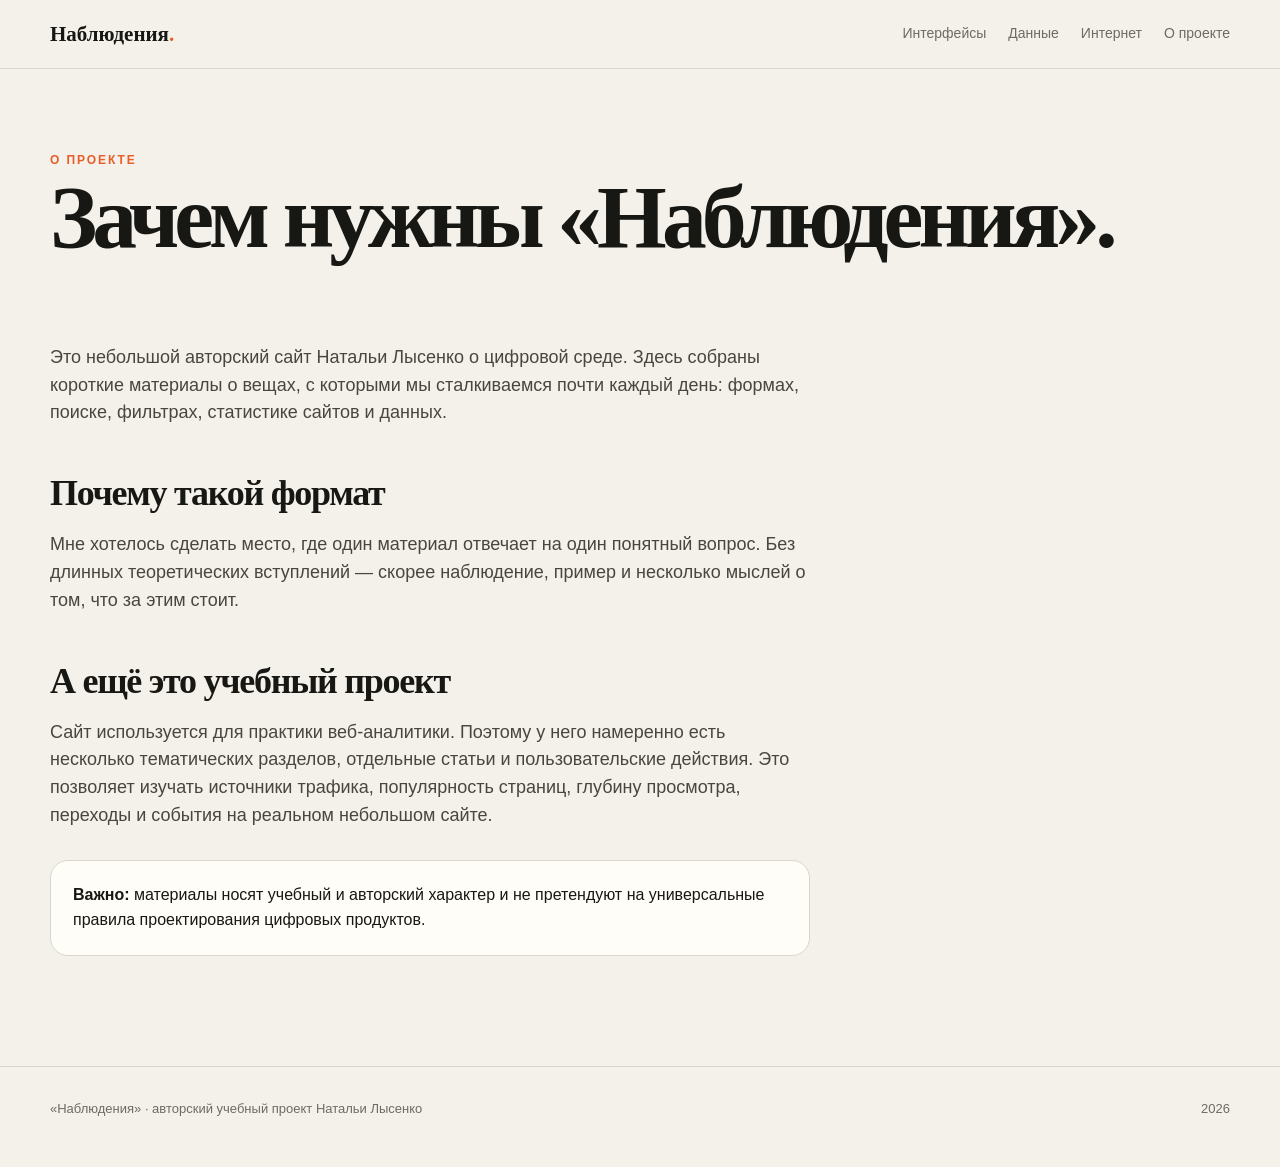
==== about.html @ b3b7e375 "Добавлен сайт «Наблюдения»" ====
<!doctype html><html lang="ru"><head><meta charset="utf-8"><meta name="viewport" content="width=device-width,initial-scale=1"><title>О проекте — Наблюдения</title><meta name="description" content=""><link rel="stylesheet" href="style.css"></head><body><header><div class="wrap"><nav><a class="logo" href="index.html">Наблюдения<i>.</i></a><div class="links"><a href="interfaces.html">Интерфейсы</a><a href="data.html">Данные</a><a href="internet.html">Интернет</a><a href="about.html">О проекте</a></div></nav></div></header><main class="wrap"><section class="pagehead"><div class="eyebrow">О проекте</div><h1>Зачем нужны «Наблюдения».</h1></section><article class="article"><p>Это небольшой авторский сайт Натальи Лысенко о цифровой среде. Здесь собраны короткие материалы о вещах, с которыми мы сталкиваемся почти каждый день: формах, поиске, фильтрах, статистике сайтов и данных.</p><h2>Почему такой формат</h2><p>Мне хотелось сделать место, где один материал отвечает на один понятный вопрос. Без длинных теоретических вступлений — скорее наблюдение, пример и несколько мыслей о том, что за этим стоит.</p><h2>А ещё это учебный проект</h2><p>Сайт используется для практики веб-аналитики. Поэтому у него намеренно есть несколько тематических разделов, отдельные статьи и пользовательские действия. Это позволяет изучать источники трафика, популярность страниц, глубину просмотра, переходы и события на реальном небольшом сайте.</p><div class="callout"><strong>Важно:</strong> материалы носят учебный и авторский характер и не претендуют на универсальные правила проектирования цифровых продуктов.</div></article></main><footer><div class="wrap footerline"><span>«Наблюдения» · авторский учебный проект Натальи Лысенко</span><span>2026</span></div></footer><script src="script.js"></script></body></html>
---- style.css ----
:root{--bg:#f4f1ea;--paper:#fffdf8;--ink:#171714;--muted:#6d6b63;--line:#d9d5ca;--orange:#e85d2a;--blue:#3156d3;--max:1180px}
*{box-sizing:border-box}html{scroll-behavior:smooth}body{margin:0;background:var(--bg);color:var(--ink);font-family:Arial,Helvetica,sans-serif;line-height:1.55}a{color:inherit;text-decoration:none}.wrap{width:min(calc(100% - 34px),var(--max));margin:auto}
header{position:sticky;top:0;z-index:10;background:rgba(244,241,234,.94);border-bottom:1px solid var(--line);backdrop-filter:blur(12px)}nav{height:68px;display:flex;align-items:center;justify-content:space-between;gap:24px}.logo{font:700 21px Georgia,serif}.logo i{color:var(--orange);font-style:normal}.links{display:flex;gap:22px;font-size:14px;color:var(--muted)}.links a:hover{color:var(--ink)}
.hero{padding:86px 0 54px;display:grid;grid-template-columns:1.25fr .75fr;gap:48px;align-items:end}.eyebrow{text-transform:uppercase;letter-spacing:.16em;font-size:12px;font-weight:bold;color:var(--orange)}h1,h2,h3{font-family:Georgia,serif;line-height:1.05;margin:0}h1{font-size:clamp(58px,9vw,118px);letter-spacing:-.055em}h2{font-size:clamp(36px,5vw,60px);letter-spacing:-.035em}h3{font-size:27px;letter-spacing:-.02em}.lead{font-size:20px;color:var(--muted);max-width:720px}.hero-note{border-left:2px solid var(--orange);padding-left:22px;color:var(--muted)}
.section{padding:62px 0}.section-head{display:flex;justify-content:space-between;align-items:end;gap:30px;margin-bottom:26px}.section-head p{max-width:470px;color:var(--muted);margin:0}.grid{display:grid;grid-template-columns:repeat(3,1fr);gap:16px}.card{background:var(--paper);border:1px solid var(--line);border-radius:20px;padding:23px;min-height:300px;display:flex;flex-direction:column;transition:.2s}.card:hover{transform:translateY(-4px);box-shadow:0 18px 45px rgba(0,0,0,.07)}.card p{color:var(--muted)}.meta{font-size:12px;text-transform:uppercase;letter-spacing:.11em;color:var(--orange);margin-bottom:24px}.read{margin-top:auto;font-weight:bold;font-size:14px}.feature{background:var(--ink);color:white;border-radius:26px;padding:38px;display:grid;grid-template-columns:1fr .6fr;gap:35px}.feature p{color:#c8c7c0}.chips{display:flex;gap:8px;flex-wrap:wrap}.chip{border:1px solid #77756f;border-radius:999px;padding:8px 11px;font-size:12px}
.pagehead{padding:82px 0 34px}.pagehead h1{font-size:clamp(50px,7vw,90px)}.article{max-width:760px;padding:28px 0 80px}.article p,.article li{font-size:18px;color:#47463f}.article h2{font-size:36px;margin:48px 0 16px}.article ul{padding-left:22px}.callout{background:var(--paper);border:1px solid var(--line);border-radius:18px;padding:22px;margin:30px 0}.actions{display:flex;gap:10px;flex-wrap:wrap;margin-top:28px}.btn{border:1px solid var(--ink);border-radius:999px;padding:12px 17px;background:transparent;font-weight:bold;cursor:pointer}.btn.primary{background:var(--ink);color:white}.thanks{font-size:13px;color:var(--muted);min-height:20px;margin-top:9px}
footer{border-top:1px solid var(--line);padding:32px 0 48px;color:var(--muted);font-size:13px}.footerline{display:flex;justify-content:space-between;gap:20px}
@media(max-width:800px){.hero,.feature{grid-template-columns:1fr}.grid{grid-template-columns:1fr}.links{gap:11px;font-size:12px;overflow:auto}.section-head{display:block}.section-head p{margin-top:12px}nav{align-items:center}.hero{padding-top:58px}.footerline{display:block}}
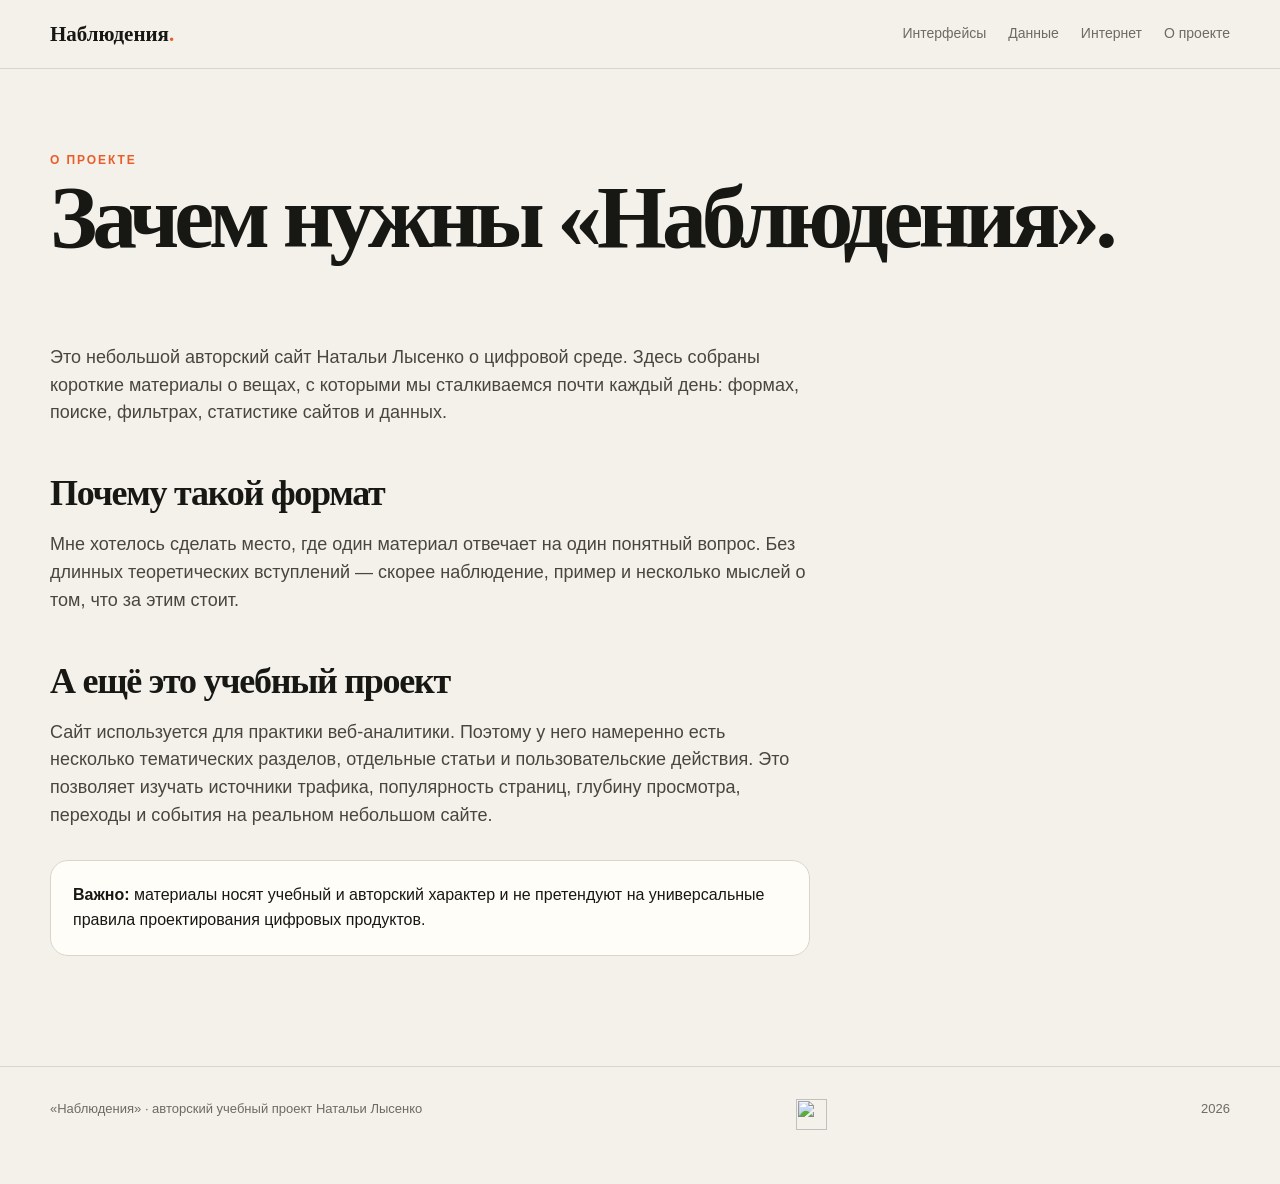
==== commit 634137d0: "Добавлен счетчик LiveInternet" ====
--- a/about.html
+++ b/about.html
@@ -1 +1,10 @@
-<!doctype html><html lang="ru"><head><meta charset="utf-8"><meta name="viewport" content="width=device-width,initial-scale=1"><title>О проекте — Наблюдения</title><meta name="description" content=""><link rel="stylesheet" href="style.css"></head><body><header><div class="wrap"><nav><a class="logo" href="index.html">Наблюдения<i>.</i></a><div class="links"><a href="interfaces.html">Интерфейсы</a><a href="data.html">Данные</a><a href="internet.html">Интернет</a><a href="about.html">О проекте</a></div></nav></div></header><main class="wrap"><section class="pagehead"><div class="eyebrow">О проекте</div><h1>Зачем нужны «Наблюдения».</h1></section><article class="article"><p>Это небольшой авторский сайт Натальи Лысенко о цифровой среде. Здесь собраны короткие материалы о вещах, с которыми мы сталкиваемся почти каждый день: формах, поиске, фильтрах, статистике сайтов и данных.</p><h2>Почему такой формат</h2><p>Мне хотелось сделать место, где один материал отвечает на один понятный вопрос. Без длинных теоретических вступлений — скорее наблюдение, пример и несколько мыслей о том, что за этим стоит.</p><h2>А ещё это учебный проект</h2><p>Сайт используется для практики веб-аналитики. Поэтому у него намеренно есть несколько тематических разделов, отдельные статьи и пользовательские действия. Это позволяет изучать источники трафика, популярность страниц, глубину просмотра, переходы и события на реальном небольшом сайте.</p><div class="callout"><strong>Важно:</strong> материалы носят учебный и авторский характер и не претендуют на универсальные правила проектирования цифровых продуктов.</div></article></main><footer><div class="wrap footerline"><span>«Наблюдения» · авторский учебный проект Натальи Лысенко</span><span>2026</span></div></footer><script src="script.js"></script></body></html>+<!doctype html><html lang="ru"><head><meta charset="utf-8"><meta name="viewport" content="width=device-width,initial-scale=1"><title>О проекте — Наблюдения</title><meta name="description" content=""><link rel="stylesheet" href="style.css"></head><body><header><div class="wrap"><nav><a class="logo" href="index.html">Наблюдения<i>.</i></a><div class="links"><a href="interfaces.html">Интерфейсы</a><a href="data.html">Данные</a><a href="internet.html">Интернет</a><a href="about.html">О проекте</a></div></nav></div></header><main class="wrap"><section class="pagehead"><div class="eyebrow">О проекте</div><h1>Зачем нужны «Наблюдения».</h1></section><article class="article"><p>Это небольшой авторский сайт Натальи Лысенко о цифровой среде. Здесь собраны короткие материалы о вещах, с которыми мы сталкиваемся почти каждый день: формах, поиске, фильтрах, статистике сайтов и данных.</p><h2>Почему такой формат</h2><p>Мне хотелось сделать место, где один материал отвечает на один понятный вопрос. Без длинных теоретических вступлений — скорее наблюдение, пример и несколько мыслей о том, что за этим стоит.</p><h2>А ещё это учебный проект</h2><p>Сайт используется для практики веб-аналитики. Поэтому у него намеренно есть несколько тематических разделов, отдельные статьи и пользовательские действия. Это позволяет изучать источники трафика, популярность страниц, глубину просмотра, переходы и события на реальном небольшом сайте.</p><div class="callout"><strong>Важно:</strong> материалы носят учебный и авторский характер и не претендуют на универсальные правила проектирования цифровых продуктов.</div></article></main><footer><div class="wrap footerline"><span>«Наблюдения» · авторский учебный проект Натальи Лысенко</span><!--LiveInternet counter--><a href="https://www.liveinternet.ru/click"
+target="_blank"><img id="licntEFAA" width="31" height="31" style="border:0" 
+title="LiveInternet"
+src="[data-uri]"
+alt=""/></a><script>(function(d,s){d.getElementById("licntEFAA").src=
+"https://counter.yadro.ru/hit?t38.6;r"+escape(d.referrer)+
+((typeof(s)=="undefined")?"":";s"+s.width+"*"+s.height+"*"+
+(s.colorDepth?s.colorDepth:s.pixelDepth))+";u"+escape(d.URL)+
+";h"+escape(d.title.substring(0,150))+";"+Math.random()})
+(document,screen)</script><!--/LiveInternet--><span>2026</span></div></footer><script src="script.js"></script></body></html>
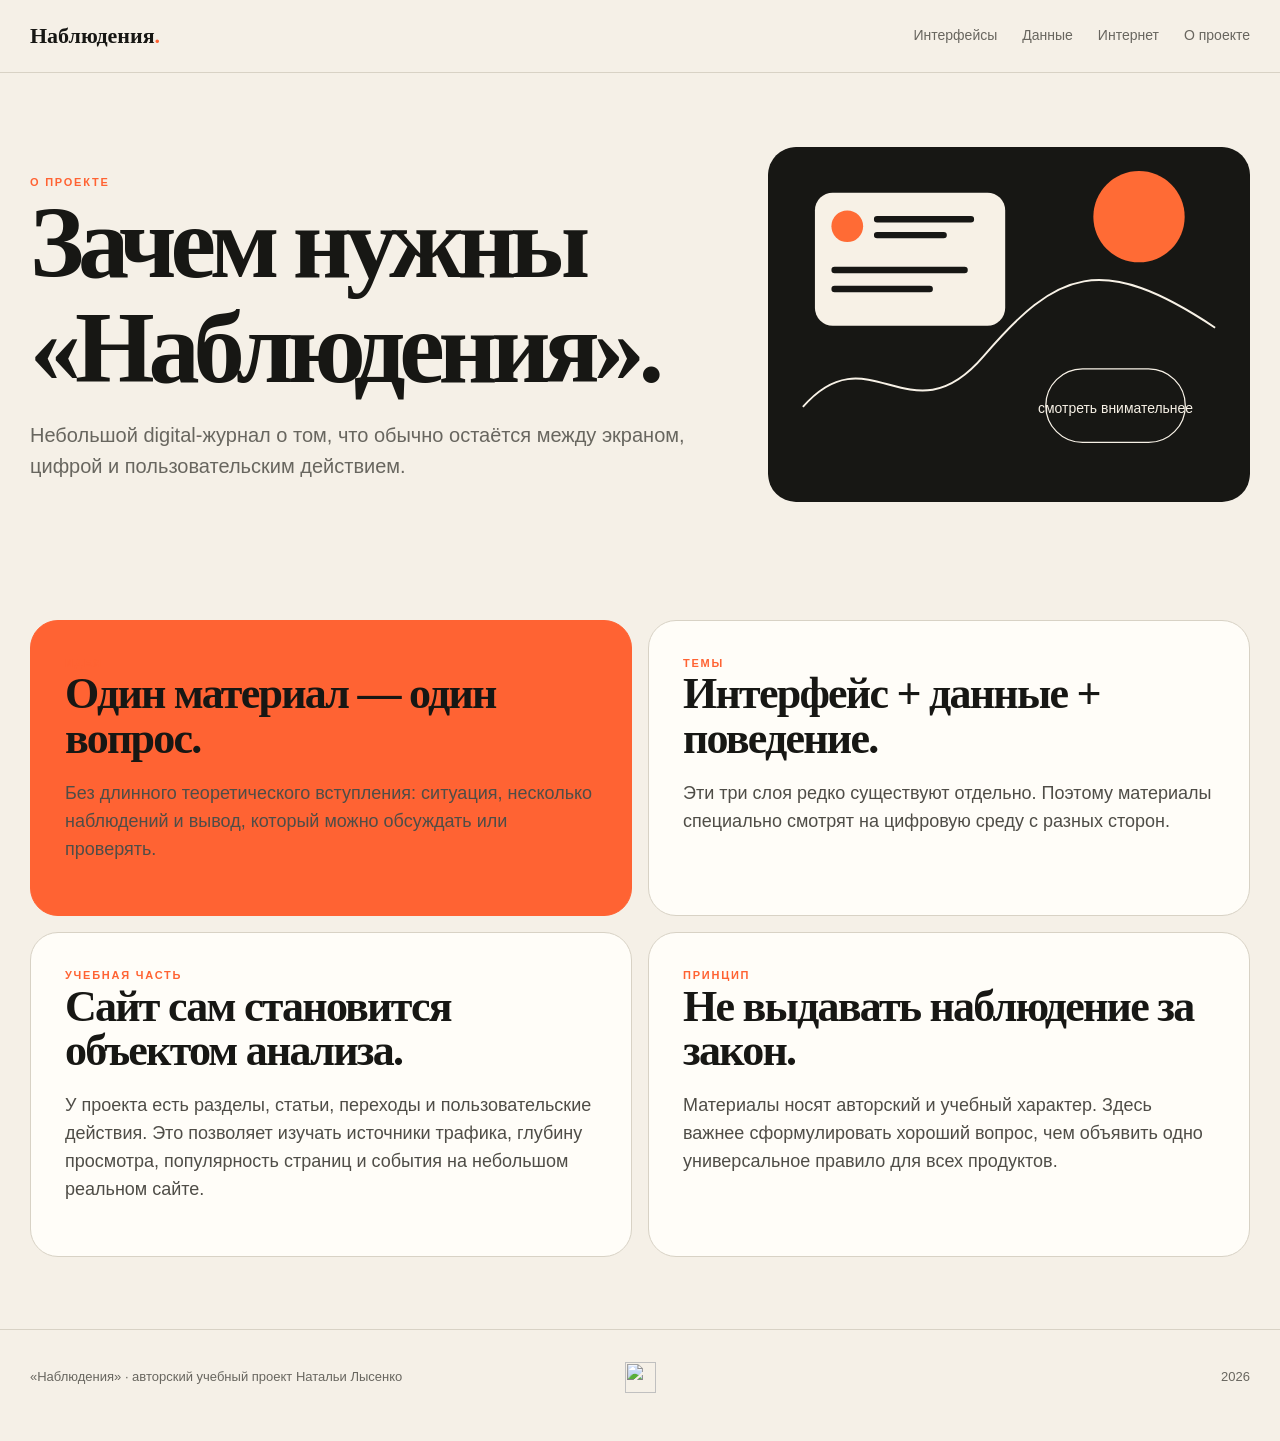
==== commit 5178e47d: "Обновлен дизайн сайта и добавлены иллюстрации" ====
--- a/about.html
+++ b/about.html
@@ -1,4 +1,4 @@
-<!doctype html><html lang="ru"><head><meta charset="utf-8"><meta name="viewport" content="width=device-width,initial-scale=1"><title>О проекте — Наблюдения</title><meta name="description" content=""><link rel="stylesheet" href="style.css"></head><body><header><div class="wrap"><nav><a class="logo" href="index.html">Наблюдения<i>.</i></a><div class="links"><a href="interfaces.html">Интерфейсы</a><a href="data.html">Данные</a><a href="internet.html">Интернет</a><a href="about.html">О проекте</a></div></nav></div></header><main class="wrap"><section class="pagehead"><div class="eyebrow">О проекте</div><h1>Зачем нужны «Наблюдения».</h1></section><article class="article"><p>Это небольшой авторский сайт Натальи Лысенко о цифровой среде. Здесь собраны короткие материалы о вещах, с которыми мы сталкиваемся почти каждый день: формах, поиске, фильтрах, статистике сайтов и данных.</p><h2>Почему такой формат</h2><p>Мне хотелось сделать место, где один материал отвечает на один понятный вопрос. Без длинных теоретических вступлений — скорее наблюдение, пример и несколько мыслей о том, что за этим стоит.</p><h2>А ещё это учебный проект</h2><p>Сайт используется для практики веб-аналитики. Поэтому у него намеренно есть несколько тематических разделов, отдельные статьи и пользовательские действия. Это позволяет изучать источники трафика, популярность страниц, глубину просмотра, переходы и события на реальном небольшом сайте.</p><div class="callout"><strong>Важно:</strong> материалы носят учебный и авторский характер и не претендуют на универсальные правила проектирования цифровых продуктов.</div></article></main><footer><div class="wrap footerline"><span>«Наблюдения» · авторский учебный проект Натальи Лысенко</span><!--LiveInternet counter--><a href="https://www.liveinternet.ru/click"
+<!doctype html><html lang="ru"><head><meta charset="utf-8"><meta name="viewport" content="width=device-width,initial-scale=1"><title>О проекте — Наблюдения</title><meta name="description" content="О журнале «Наблюдения» и его учебной аналитической части."><link rel="stylesheet" href="style.css"></head><body><header><div class="wrap"><nav><a class="logo" href="index.html">Наблюдения<i>.</i></a><div class="links"><a href="interfaces.html">Интерфейсы</a><a href="data.html">Данные</a><a href="internet.html">Интернет</a><a href="about.html">О проекте</a></div></nav></div></header><main><section class="wrap pagehero"><div><div class="eyebrow">О проекте</div><h1>Зачем нужны «Наблюдения».</h1><p class="lead">Небольшой digital-журнал о том, что обычно остаётся между экраном, цифрой и пользовательским действием.</p></div><img src="hero-illustration.svg" alt="Иллюстрация проекта"></section><section class="section"><div class="wrap about-grid"><div class="about-card orange"><div class="eyebrow">Идея</div><h2>Один материал — один вопрос.</h2><p>Без длинного теоретического вступления: ситуация, несколько наблюдений и вывод, который можно обсуждать или проверять.</p></div><div class="about-card"><div class="eyebrow">Темы</div><h2>Интерфейс + данные + поведение.</h2><p>Эти три слоя редко существуют отдельно. Поэтому материалы специально смотрят на цифровую среду с разных сторон.</p></div><div class="about-card"><div class="eyebrow">Учебная часть</div><h2>Сайт сам становится объектом анализа.</h2><p>У проекта есть разделы, статьи, переходы и пользовательские действия. Это позволяет изучать источники трафика, глубину просмотра, популярность страниц и события на небольшом реальном сайте.</p></div><div class="about-card"><div class="eyebrow">Принцип</div><h2>Не выдавать наблюдение за закон.</h2><p>Материалы носят авторский и учебный характер. Здесь важнее сформулировать хороший вопрос, чем объявить одно универсальное правило для всех продуктов.</p></div></div></section></main><footer><div class="wrap footerline"><span>«Наблюдения» · авторский учебный проект Натальи Лысенко</span><!--LiveInternet counter--><a href="https://www.liveinternet.ru/click"
 target="_blank"><img id="licntEFAA" width="31" height="31" style="border:0" 
 title="LiveInternet"
 src="[data-uri]"
--- a/style.css
+++ b/style.css
@@ -1,9 +1,13 @@
 
-:root{--bg:#f4f1ea;--paper:#fffdf8;--ink:#171714;--muted:#6d6b63;--line:#d9d5ca;--orange:#e85d2a;--blue:#3156d3;--max:1180px}
-*{box-sizing:border-box}html{scroll-behavior:smooth}body{margin:0;background:var(--bg);color:var(--ink);font-family:Arial,Helvetica,sans-serif;line-height:1.55}a{color:inherit;text-decoration:none}.wrap{width:min(calc(100% - 34px),var(--max));margin:auto}
-header{position:sticky;top:0;z-index:10;background:rgba(244,241,234,.94);border-bottom:1px solid var(--line);backdrop-filter:blur(12px)}nav{height:68px;display:flex;align-items:center;justify-content:space-between;gap:24px}.logo{font:700 21px Georgia,serif}.logo i{color:var(--orange);font-style:normal}.links{display:flex;gap:22px;font-size:14px;color:var(--muted)}.links a:hover{color:var(--ink)}
-.hero{padding:86px 0 54px;display:grid;grid-template-columns:1.25fr .75fr;gap:48px;align-items:end}.eyebrow{text-transform:uppercase;letter-spacing:.16em;font-size:12px;font-weight:bold;color:var(--orange)}h1,h2,h3{font-family:Georgia,serif;line-height:1.05;margin:0}h1{font-size:clamp(58px,9vw,118px);letter-spacing:-.055em}h2{font-size:clamp(36px,5vw,60px);letter-spacing:-.035em}h3{font-size:27px;letter-spacing:-.02em}.lead{font-size:20px;color:var(--muted);max-width:720px}.hero-note{border-left:2px solid var(--orange);padding-left:22px;color:var(--muted)}
-.section{padding:62px 0}.section-head{display:flex;justify-content:space-between;align-items:end;gap:30px;margin-bottom:26px}.section-head p{max-width:470px;color:var(--muted);margin:0}.grid{display:grid;grid-template-columns:repeat(3,1fr);gap:16px}.card{background:var(--paper);border:1px solid var(--line);border-radius:20px;padding:23px;min-height:300px;display:flex;flex-direction:column;transition:.2s}.card:hover{transform:translateY(-4px);box-shadow:0 18px 45px rgba(0,0,0,.07)}.card p{color:var(--muted)}.meta{font-size:12px;text-transform:uppercase;letter-spacing:.11em;color:var(--orange);margin-bottom:24px}.read{margin-top:auto;font-weight:bold;font-size:14px}.feature{background:var(--ink);color:white;border-radius:26px;padding:38px;display:grid;grid-template-columns:1fr .6fr;gap:35px}.feature p{color:#c8c7c0}.chips{display:flex;gap:8px;flex-wrap:wrap}.chip{border:1px solid #77756f;border-radius:999px;padding:8px 11px;font-size:12px}
-.pagehead{padding:82px 0 34px}.pagehead h1{font-size:clamp(50px,7vw,90px)}.article{max-width:760px;padding:28px 0 80px}.article p,.article li{font-size:18px;color:#47463f}.article h2{font-size:36px;margin:48px 0 16px}.article ul{padding-left:22px}.callout{background:var(--paper);border:1px solid var(--line);border-radius:18px;padding:22px;margin:30px 0}.actions{display:flex;gap:10px;flex-wrap:wrap;margin-top:28px}.btn{border:1px solid var(--ink);border-radius:999px;padding:12px 17px;background:transparent;font-weight:bold;cursor:pointer}.btn.primary{background:var(--ink);color:white}.thanks{font-size:13px;color:var(--muted);min-height:20px;margin-top:9px}
-footer{border-top:1px solid var(--line);padding:32px 0 48px;color:var(--muted);font-size:13px}.footerline{display:flex;justify-content:space-between;gap:20px}
-@media(max-width:800px){.hero,.feature{grid-template-columns:1fr}.grid{grid-template-columns:1fr}.links{gap:11px;font-size:12px;overflow:auto}.section-head{display:block}.section-head p{margin-top:12px}nav{align-items:center}.hero{padding-top:58px}.footerline{display:block}}
+:root{--bg:#f5f0e7;--paper:#fffdf8;--ink:#171714;--muted:#68665f;--line:#d8d2c5;--orange:#ff6333;--blue:#3156d3;--green:#dff3df;--max:1220px}
+*{box-sizing:border-box}html{scroll-behavior:smooth}body{margin:0;background:var(--bg);color:var(--ink);font-family:Arial,Helvetica,sans-serif;line-height:1.55}a{color:inherit;text-decoration:none}img{max-width:100%;display:block}.wrap{width:min(calc(100% - 36px),var(--max));margin:auto}
+header{position:sticky;top:0;z-index:20;background:rgba(245,240,231,.9);border-bottom:1px solid var(--line);backdrop-filter:blur(14px)}nav{height:72px;display:flex;align-items:center;justify-content:space-between;gap:24px}.logo{font:700 22px Georgia,serif}.logo i{color:var(--orange);font-style:normal}.links{display:flex;gap:25px;font-size:14px;color:var(--muted)}.links a{position:relative}.links a:hover{color:var(--ink)}
+.eyebrow{text-transform:uppercase;letter-spacing:.16em;font-size:11px;font-weight:800;color:var(--orange)}h1,h2,h3{font-family:Georgia,serif;line-height:1.02;margin:0}h1{font-size:clamp(62px,9vw,122px);letter-spacing:-.06em}h2{font-size:clamp(38px,5vw,64px);letter-spacing:-.04em}h3{font-size:28px;letter-spacing:-.025em}.lead{font-size:20px;color:var(--muted);max-width:720px}.hero{padding:72px 0 60px;display:grid;grid-template-columns:.9fr 1.1fr;gap:54px;align-items:center}.hero-copy{padding:22px 0}.hero-copy .lead{max-width:520px}.hero-art{position:relative}.hero-art img{border-radius:36px;box-shadow:0 28px 70px rgba(23,23,20,.12)}.sticker{position:absolute;right:-10px;bottom:-22px;background:var(--orange);width:118px;height:118px;border-radius:50%;display:grid;place-items:center;text-align:center;font-size:12px;font-weight:800;transform:rotate(8deg);border:2px solid var(--ink)}
+.ticker{border-block:1px solid var(--line);padding:13px 0;overflow:hidden;white-space:nowrap;font-size:12px;text-transform:uppercase;letter-spacing:.13em}.ticker span{margin-right:42px}.ticker b{color:var(--orange)}
+.section{padding:72px 0}.section-head{display:flex;justify-content:space-between;align-items:end;gap:30px;margin-bottom:30px}.section-head p{max-width:470px;color:var(--muted);margin:0}.editorial-grid{display:grid;grid-template-columns:1.25fr .75fr .75fr;grid-template-rows:auto auto;gap:16px}.story{background:var(--paper);border:1px solid var(--line);border-radius:26px;overflow:hidden;display:flex;flex-direction:column;transition:.22s}.story:hover{transform:translateY(-5px);box-shadow:0 20px 50px rgba(0,0,0,.08)}.story.big{grid-row:span 2}.story-visual{padding:18px}.story-visual img{border-radius:18px;width:100%;aspect-ratio:16/10;object-fit:cover}.story.big .story-visual img{aspect-ratio:4/3}.story-body{padding:10px 24px 25px;display:flex;flex-direction:column;flex:1}.story h3{font-size:clamp(25px,2.5vw,38px)}.story:not(.big) h3{font-size:25px}.story p{color:var(--muted)}.meta{font-size:11px;text-transform:uppercase;letter-spacing:.12em;color:var(--orange);margin-bottom:15px}.read{margin-top:auto;padding-top:10px;font-weight:800;font-size:13px}.grid{display:grid;grid-template-columns:repeat(3,1fr);gap:16px}.card{background:var(--paper);border:1px solid var(--line);border-radius:22px;padding:24px;min-height:290px;display:flex;flex-direction:column;transition:.2s}.card:hover{transform:translateY(-4px);box-shadow:0 18px 45px rgba(0,0,0,.07)}.card p{color:var(--muted)}
+.topic-strip{display:grid;grid-template-columns:repeat(3,1fr);gap:16px}.topic{border-radius:28px;padding:26px;min-height:320px;display:flex;flex-direction:column}.topic:nth-child(1){background:#dce7ff}.topic:nth-child(2){background:#ffe1d2}.topic:nth-child(3){background:#dff3df}.topic img{margin:auto 0 20px;border-radius:18px}.topic h3{font-size:32px}.topic p{color:#4f4d47}.feature{background:var(--ink);color:white;border-radius:32px;padding:44px;display:grid;grid-template-columns:1fr .72fr;gap:42px;align-items:end}.feature p{color:#c8c7c0;max-width:650px}.feature-number{font:700 clamp(80px,13vw,170px) Georgia,serif;line-height:.7;color:var(--orange);text-align:right}.chips{display:flex;gap:8px;flex-wrap:wrap;margin-top:22px}.chip{border:1px solid #77756f;border-radius:999px;padding:8px 12px;font-size:12px}
+.pagehero{padding:74px 0 46px;display:grid;grid-template-columns:1fr .7fr;gap:50px;align-items:end}.pagehero h1{font-size:clamp(58px,8vw,104px)}.pagehero img{border-radius:28px}.category-intro{font-size:20px;color:var(--muted);max-width:620px}.article-shell{display:grid;grid-template-columns:minmax(0,780px) 260px;gap:70px;align-items:start;padding-bottom:90px}.article{padding-top:20px}.article p,.article li{font-size:19px;color:#47463f}.article .dek{font-size:24px;line-height:1.45;color:var(--ink);font-family:Georgia,serif}.article h2{font-size:40px;margin:52px 0 16px}.article h3{font-size:27px;margin:36px 0 12px}.article ul{padding-left:22px}.article hr{border:0;border-top:1px solid var(--line);margin:48px 0}.callout{background:var(--paper);border:1px solid var(--line);border-radius:20px;padding:24px;margin:32px 0;font-size:17px}.pullquote{font:700 31px/1.2 Georgia,serif;border-left:5px solid var(--orange);padding:10px 0 10px 24px;margin:42px 0}.article-visual{margin:38px 0}.article-visual img{border-radius:26px}.aside{position:sticky;top:100px;padding-top:25px}.aside-box{border-top:1px solid var(--ink);padding-top:15px;font-size:13px;color:var(--muted)}.aside-box strong{display:block;color:var(--ink);font-size:14px;margin-bottom:10px}.actions{display:flex;gap:10px;flex-wrap:wrap;margin-top:28px}.btn{border:1px solid var(--ink);border-radius:999px;padding:12px 17px;background:transparent;font-weight:bold;cursor:pointer}.btn.primary{background:var(--ink);color:white}.thanks{font-size:13px;color:var(--muted);min-height:20px;margin-top:9px}
+.about-grid{display:grid;grid-template-columns:1fr 1fr;gap:16px}.about-card{border-radius:28px;padding:34px;background:var(--paper);border:1px solid var(--line)}.about-card.orange{background:var(--orange);border-color:var(--orange)}.about-card h2{font-size:44px}.about-card p{font-size:18px;color:#4f4d47}
+footer{border-top:1px solid var(--line);padding:32px 0 48px;color:var(--muted);font-size:13px}.footerline{display:grid;grid-template-columns:1fr auto 1fr;align-items:center;gap:20px}.footerline>span:last-child{text-align:right}.footerline img{width:31px;height:31px}
+@media(max-width:900px){.hero,.pagehero,.feature,.article-shell,.about-grid{grid-template-columns:1fr}.editorial-grid{grid-template-columns:1fr 1fr}.story.big{grid-row:auto;grid-column:span 2}.topic-strip,.grid{grid-template-columns:1fr 1fr}.aside{display:none}.sticker{right:8px}.feature-number{text-align:left}.footerline{grid-template-columns:1fr auto}}
+@media(max-width:620px){.links{gap:12px;font-size:12px;overflow:auto}.hero{padding-top:45px}.editorial-grid,.topic-strip,.grid{grid-template-columns:1fr}.story.big{grid-column:auto}.section{padding:50px 0}.section-head{display:block}.section-head p{margin-top:12px}.pagehero{padding-top:50px}.article p,.article li{font-size:17px}.footerline{grid-template-columns:1fr auto}.footerline>span:last-child{display:none}}
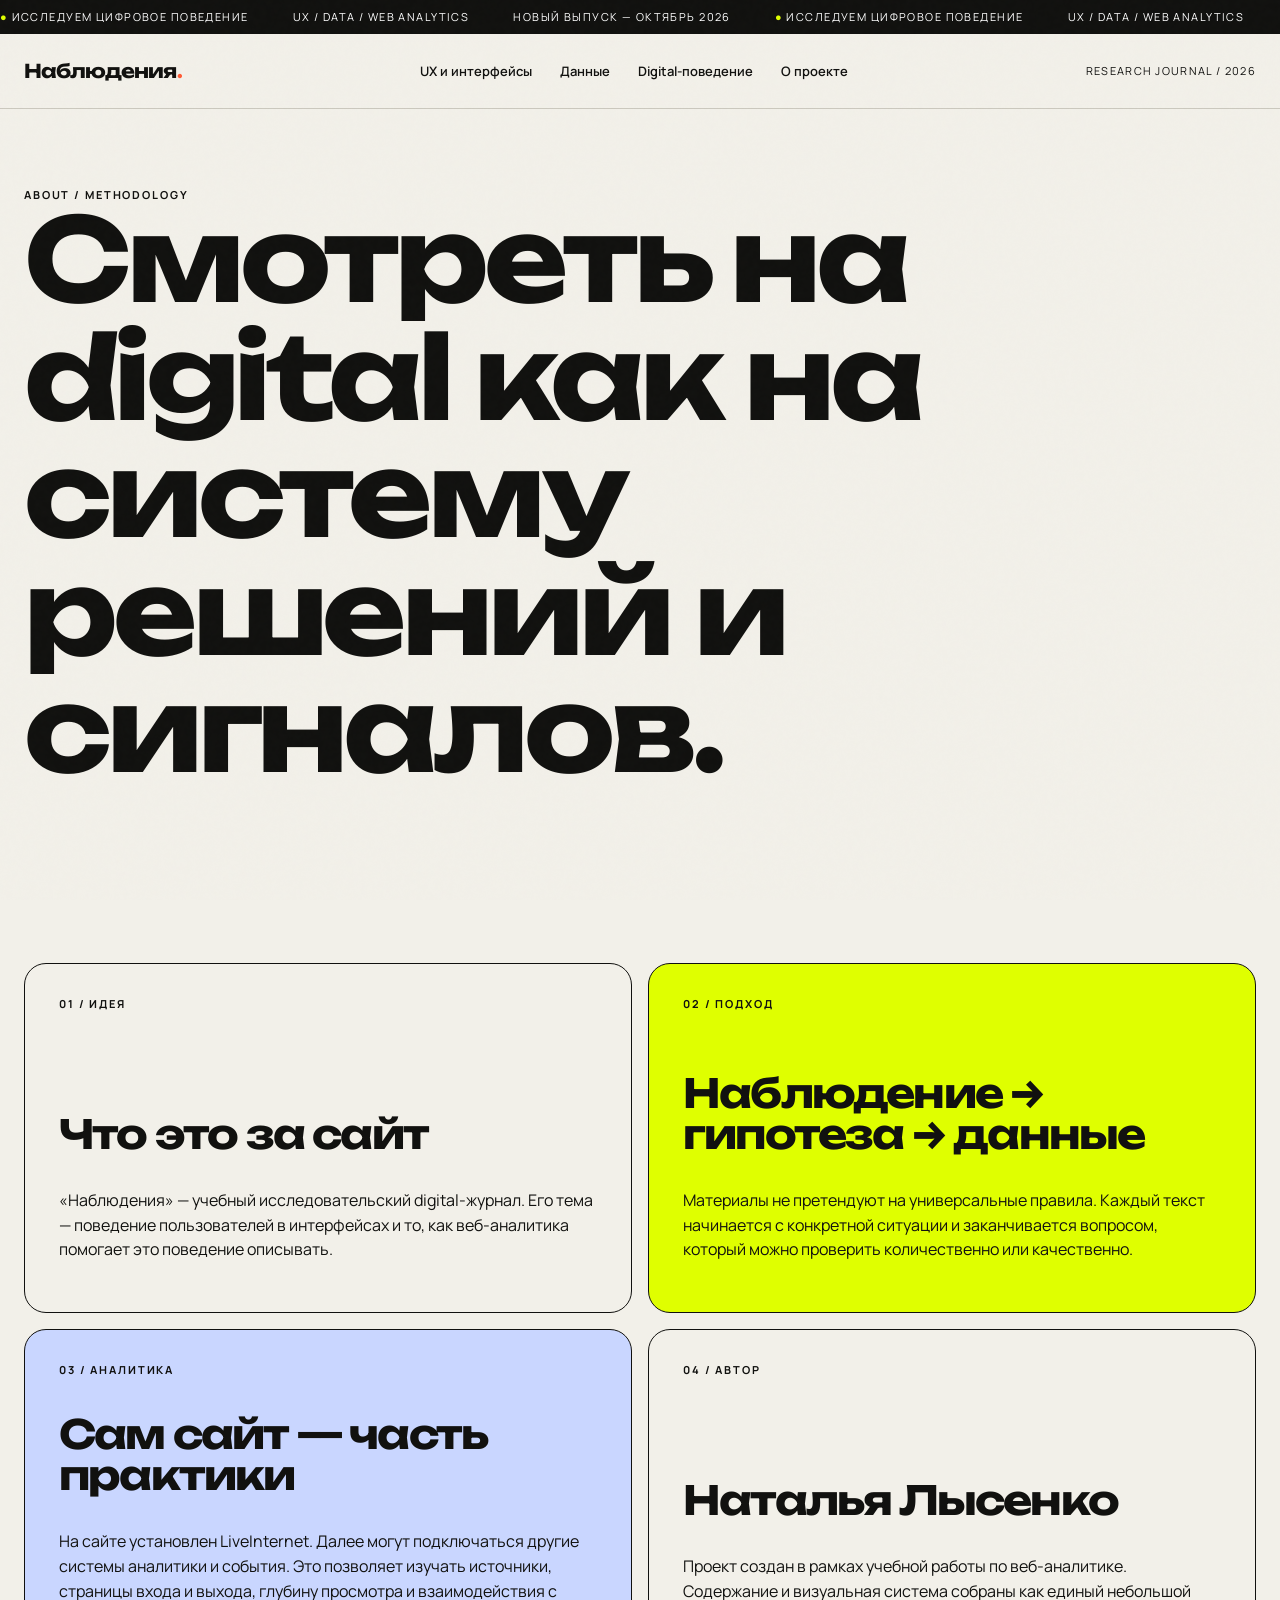
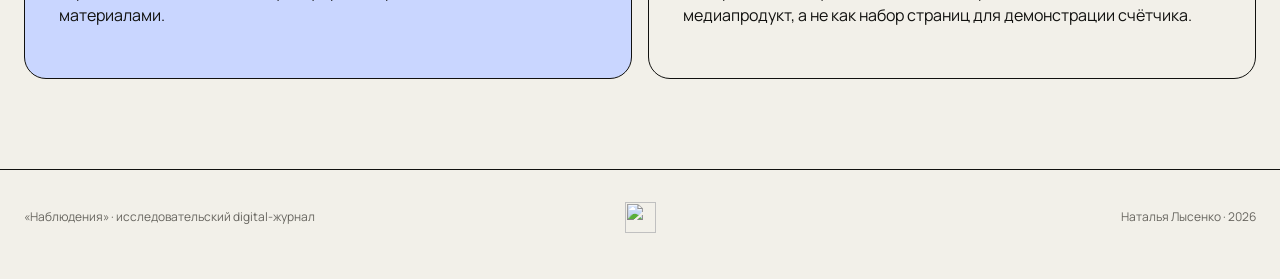
==== commit cfd0d116: "Финальный дизайн исследовательского журнала" ====
--- a/about.html
+++ b/about.html
@@ -1,10 +1 @@
-<!doctype html><html lang="ru"><head><meta charset="utf-8"><meta name="viewport" content="width=device-width,initial-scale=1"><title>О проекте — Наблюдения</title><meta name="description" content="О журнале «Наблюдения» и его учебной аналитической части."><link rel="stylesheet" href="style.css"></head><body><header><div class="wrap"><nav><a class="logo" href="index.html">Наблюдения<i>.</i></a><div class="links"><a href="interfaces.html">Интерфейсы</a><a href="data.html">Данные</a><a href="internet.html">Интернет</a><a href="about.html">О проекте</a></div></nav></div></header><main><section class="wrap pagehero"><div><div class="eyebrow">О проекте</div><h1>Зачем нужны «Наблюдения».</h1><p class="lead">Небольшой digital-журнал о том, что обычно остаётся между экраном, цифрой и пользовательским действием.</p></div><img src="hero-illustration.svg" alt="Иллюстрация проекта"></section><section class="section"><div class="wrap about-grid"><div class="about-card orange"><div class="eyebrow">Идея</div><h2>Один материал — один вопрос.</h2><p>Без длинного теоретического вступления: ситуация, несколько наблюдений и вывод, который можно обсуждать или проверять.</p></div><div class="about-card"><div class="eyebrow">Темы</div><h2>Интерфейс + данные + поведение.</h2><p>Эти три слоя редко существуют отдельно. Поэтому материалы специально смотрят на цифровую среду с разных сторон.</p></div><div class="about-card"><div class="eyebrow">Учебная часть</div><h2>Сайт сам становится объектом анализа.</h2><p>У проекта есть разделы, статьи, переходы и пользовательские действия. Это позволяет изучать источники трафика, глубину просмотра, популярность страниц и события на небольшом реальном сайте.</p></div><div class="about-card"><div class="eyebrow">Принцип</div><h2>Не выдавать наблюдение за закон.</h2><p>Материалы носят авторский и учебный характер. Здесь важнее сформулировать хороший вопрос, чем объявить одно универсальное правило для всех продуктов.</p></div></div></section></main><footer><div class="wrap footerline"><span>«Наблюдения» · авторский учебный проект Натальи Лысенко</span><!--LiveInternet counter--><a href="https://www.liveinternet.ru/click"
-target="_blank"><img id="licntEFAA" width="31" height="31" style="border:0" 
-title="LiveInternet"
-src="[data-uri]"
-alt=""/></a><script>(function(d,s){d.getElementById("licntEFAA").src=
-"https://counter.yadro.ru/hit?t38.6;r"+escape(d.referrer)+
-((typeof(s)=="undefined")?"":";s"+s.width+"*"+s.height+"*"+
-(s.colorDepth?s.colorDepth:s.pixelDepth))+";u"+escape(d.URL)+
-";h"+escape(d.title.substring(0,150))+";"+Math.random()})
-(document,screen)</script><!--/LiveInternet--><span>2026</span></div></footer><script src="script.js"></script></body></html>+<!doctype html><html lang="ru"><head><meta charset="utf-8"><meta name="viewport" content="width=device-width,initial-scale=1"><title>О проекте — Наблюдения</title><meta name="description" content="Методология и идея проекта «Наблюдения»."><link rel="stylesheet" href="style.css"></head><body><div class="progress"></div><div class="topbar"><div class="topbar-track"><span><b>●</b> исследуем цифровое поведение</span><span>UX / DATA / WEB ANALYTICS</span><span>новый выпуск — октябрь 2026</span><span><b>●</b> исследуем цифровое поведение</span><span>UX / DATA / WEB ANALYTICS</span><span>новый выпуск — октябрь 2026</span></div></div><header><div class="wrap"><nav><a class="logo" href="index.html">Наблюдения<i>.</i></a><div class="navlinks"><a href="interfaces.html">UX и интерфейсы</a><a href="data.html">Данные</a><a href="internet.html">Digital-поведение</a><a href="about.html">О проекте</a></div><div class="nav-meta">Research journal / 2026</div><button class="menu" aria-label="Меню">☰</button></nav></div></header><main><section class="about-hero"><div class="wrap"><div class="kicker">About / methodology</div><h1>Смотреть на digital как на систему решений и сигналов.</h1></div></section><section><div class="wrap about-grid"><div class="about-block reveal"><div class="kicker">01 / Идея</div><h2>Что это за сайт</h2><p>«Наблюдения» — учебный исследовательский digital-журнал. Его тема — поведение пользователей в интерфейсах и то, как веб-аналитика помогает это поведение описывать.</p></div><div class="about-block reveal"><div class="kicker">02 / Подход</div><h2>Наблюдение → гипотеза → данные</h2><p>Материалы не претендуют на универсальные правила. Каждый текст начинается с конкретной ситуации и заканчивается вопросом, который можно проверить количественно или качественно.</p></div><div class="about-block reveal"><div class="kicker">03 / Аналитика</div><h2>Сам сайт — часть практики</h2><p>На сайте установлен LiveInternet. Далее могут подключаться другие системы аналитики и события. Это позволяет изучать источники, страницы входа и выхода, глубину просмотра и взаимодействия с материалами.</p></div><div class="about-block reveal"><div class="kicker">04 / Автор</div><h2>Наталья Лысенко</h2><p>Проект создан в рамках учебной работы по веб-аналитике. Содержание и визуальная система собраны как единый небольшой медиапродукт, а не как набор страниц для демонстрации счётчика.</p></div></div></section></main><footer><div class="wrap footer-grid"><span>«Наблюдения» · исследовательский digital-журнал</span><!--LiveInternet counter--><a href="https://www.liveinternet.ru/click" target="_blank"><img id="licntEFAA" width="31" height="31" style="border:0" title="LiveInternet" src="[data-uri]" alt=""/></a><script>(function(d,s){d.getElementById("licntEFAA").src="https://counter.yadro.ru/hit?t38.6;r"+escape(d.referrer)+((typeof(s)=="undefined")?"":";s"+s.width+"*"+s.height+"*"+(s.colorDepth?s.colorDepth:s.pixelDepth))+";u"+escape(d.URL)+";h"+escape(d.title.substring(0,150))+";"+Math.random()})(document,screen)</script><!--/LiveInternet--><span>Наталья Лысенко · 2026</span></div></footer><script src="script.js"></script></body></html>
--- a/style.css
+++ b/style.css
@@ -1,13 +1,21 @@
 
-:root{--bg:#f5f0e7;--paper:#fffdf8;--ink:#171714;--muted:#68665f;--line:#d8d2c5;--orange:#ff6333;--blue:#3156d3;--green:#dff3df;--max:1220px}
-*{box-sizing:border-box}html{scroll-behavior:smooth}body{margin:0;background:var(--bg);color:var(--ink);font-family:Arial,Helvetica,sans-serif;line-height:1.55}a{color:inherit;text-decoration:none}img{max-width:100%;display:block}.wrap{width:min(calc(100% - 36px),var(--max));margin:auto}
-header{position:sticky;top:0;z-index:20;background:rgba(245,240,231,.9);border-bottom:1px solid var(--line);backdrop-filter:blur(14px)}nav{height:72px;display:flex;align-items:center;justify-content:space-between;gap:24px}.logo{font:700 22px Georgia,serif}.logo i{color:var(--orange);font-style:normal}.links{display:flex;gap:25px;font-size:14px;color:var(--muted)}.links a{position:relative}.links a:hover{color:var(--ink)}
-.eyebrow{text-transform:uppercase;letter-spacing:.16em;font-size:11px;font-weight:800;color:var(--orange)}h1,h2,h3{font-family:Georgia,serif;line-height:1.02;margin:0}h1{font-size:clamp(62px,9vw,122px);letter-spacing:-.06em}h2{font-size:clamp(38px,5vw,64px);letter-spacing:-.04em}h3{font-size:28px;letter-spacing:-.025em}.lead{font-size:20px;color:var(--muted);max-width:720px}.hero{padding:72px 0 60px;display:grid;grid-template-columns:.9fr 1.1fr;gap:54px;align-items:center}.hero-copy{padding:22px 0}.hero-copy .lead{max-width:520px}.hero-art{position:relative}.hero-art img{border-radius:36px;box-shadow:0 28px 70px rgba(23,23,20,.12)}.sticker{position:absolute;right:-10px;bottom:-22px;background:var(--orange);width:118px;height:118px;border-radius:50%;display:grid;place-items:center;text-align:center;font-size:12px;font-weight:800;transform:rotate(8deg);border:2px solid var(--ink)}
-.ticker{border-block:1px solid var(--line);padding:13px 0;overflow:hidden;white-space:nowrap;font-size:12px;text-transform:uppercase;letter-spacing:.13em}.ticker span{margin-right:42px}.ticker b{color:var(--orange)}
-.section{padding:72px 0}.section-head{display:flex;justify-content:space-between;align-items:end;gap:30px;margin-bottom:30px}.section-head p{max-width:470px;color:var(--muted);margin:0}.editorial-grid{display:grid;grid-template-columns:1.25fr .75fr .75fr;grid-template-rows:auto auto;gap:16px}.story{background:var(--paper);border:1px solid var(--line);border-radius:26px;overflow:hidden;display:flex;flex-direction:column;transition:.22s}.story:hover{transform:translateY(-5px);box-shadow:0 20px 50px rgba(0,0,0,.08)}.story.big{grid-row:span 2}.story-visual{padding:18px}.story-visual img{border-radius:18px;width:100%;aspect-ratio:16/10;object-fit:cover}.story.big .story-visual img{aspect-ratio:4/3}.story-body{padding:10px 24px 25px;display:flex;flex-direction:column;flex:1}.story h3{font-size:clamp(25px,2.5vw,38px)}.story:not(.big) h3{font-size:25px}.story p{color:var(--muted)}.meta{font-size:11px;text-transform:uppercase;letter-spacing:.12em;color:var(--orange);margin-bottom:15px}.read{margin-top:auto;padding-top:10px;font-weight:800;font-size:13px}.grid{display:grid;grid-template-columns:repeat(3,1fr);gap:16px}.card{background:var(--paper);border:1px solid var(--line);border-radius:22px;padding:24px;min-height:290px;display:flex;flex-direction:column;transition:.2s}.card:hover{transform:translateY(-4px);box-shadow:0 18px 45px rgba(0,0,0,.07)}.card p{color:var(--muted)}
-.topic-strip{display:grid;grid-template-columns:repeat(3,1fr);gap:16px}.topic{border-radius:28px;padding:26px;min-height:320px;display:flex;flex-direction:column}.topic:nth-child(1){background:#dce7ff}.topic:nth-child(2){background:#ffe1d2}.topic:nth-child(3){background:#dff3df}.topic img{margin:auto 0 20px;border-radius:18px}.topic h3{font-size:32px}.topic p{color:#4f4d47}.feature{background:var(--ink);color:white;border-radius:32px;padding:44px;display:grid;grid-template-columns:1fr .72fr;gap:42px;align-items:end}.feature p{color:#c8c7c0;max-width:650px}.feature-number{font:700 clamp(80px,13vw,170px) Georgia,serif;line-height:.7;color:var(--orange);text-align:right}.chips{display:flex;gap:8px;flex-wrap:wrap;margin-top:22px}.chip{border:1px solid #77756f;border-radius:999px;padding:8px 12px;font-size:12px}
-.pagehero{padding:74px 0 46px;display:grid;grid-template-columns:1fr .7fr;gap:50px;align-items:end}.pagehero h1{font-size:clamp(58px,8vw,104px)}.pagehero img{border-radius:28px}.category-intro{font-size:20px;color:var(--muted);max-width:620px}.article-shell{display:grid;grid-template-columns:minmax(0,780px) 260px;gap:70px;align-items:start;padding-bottom:90px}.article{padding-top:20px}.article p,.article li{font-size:19px;color:#47463f}.article .dek{font-size:24px;line-height:1.45;color:var(--ink);font-family:Georgia,serif}.article h2{font-size:40px;margin:52px 0 16px}.article h3{font-size:27px;margin:36px 0 12px}.article ul{padding-left:22px}.article hr{border:0;border-top:1px solid var(--line);margin:48px 0}.callout{background:var(--paper);border:1px solid var(--line);border-radius:20px;padding:24px;margin:32px 0;font-size:17px}.pullquote{font:700 31px/1.2 Georgia,serif;border-left:5px solid var(--orange);padding:10px 0 10px 24px;margin:42px 0}.article-visual{margin:38px 0}.article-visual img{border-radius:26px}.aside{position:sticky;top:100px;padding-top:25px}.aside-box{border-top:1px solid var(--ink);padding-top:15px;font-size:13px;color:var(--muted)}.aside-box strong{display:block;color:var(--ink);font-size:14px;margin-bottom:10px}.actions{display:flex;gap:10px;flex-wrap:wrap;margin-top:28px}.btn{border:1px solid var(--ink);border-radius:999px;padding:12px 17px;background:transparent;font-weight:bold;cursor:pointer}.btn.primary{background:var(--ink);color:white}.thanks{font-size:13px;color:var(--muted);min-height:20px;margin-top:9px}
-.about-grid{display:grid;grid-template-columns:1fr 1fr;gap:16px}.about-card{border-radius:28px;padding:34px;background:var(--paper);border:1px solid var(--line)}.about-card.orange{background:var(--orange);border-color:var(--orange)}.about-card h2{font-size:44px}.about-card p{font-size:18px;color:#4f4d47}
-footer{border-top:1px solid var(--line);padding:32px 0 48px;color:var(--muted);font-size:13px}.footerline{display:grid;grid-template-columns:1fr auto 1fr;align-items:center;gap:20px}.footerline>span:last-child{text-align:right}.footerline img{width:31px;height:31px}
-@media(max-width:900px){.hero,.pagehero,.feature,.article-shell,.about-grid{grid-template-columns:1fr}.editorial-grid{grid-template-columns:1fr 1fr}.story.big{grid-row:auto;grid-column:span 2}.topic-strip,.grid{grid-template-columns:1fr 1fr}.aside{display:none}.sticker{right:8px}.feature-number{text-align:left}.footerline{grid-template-columns:1fr auto}}
-@media(max-width:620px){.links{gap:12px;font-size:12px;overflow:auto}.hero{padding-top:45px}.editorial-grid,.topic-strip,.grid{grid-template-columns:1fr}.story.big{grid-column:auto}.section{padding:50px 0}.section-head{display:block}.section-head p{margin-top:12px}.pagehero{padding-top:50px}.article p,.article li{font-size:17px}.footerline{grid-template-columns:1fr auto}.footerline>span:last-child{display:none}}
+@import url('https://fonts.googleapis.com/css2?family=Manrope:wght@400;500;600;700&family=Unbounded:wght@500;600;700&display=swap');
+:root{--bg:#f2f0e9;--ink:#11110f;--muted:#66645e;--line:#cbc8be;--acid:#dfff00;--orange:#ff5b35;--blue:#4361ee;--paper:#faf9f4;--max:1280px;--r:22px}
+*{box-sizing:border-box}html{scroll-behavior:smooth}body{margin:0;background:var(--bg);color:var(--ink);font-family:Manrope,Arial,sans-serif;line-height:1.55}body:before{content:"";position:fixed;inset:0;pointer-events:none;opacity:.12;background-image:url("data:image/svg+xml,%3Csvg viewBox='0 0 180 180' xmlns='http://www.w3.org/2000/svg'%3E%3Cfilter id='n'%3E%3CfeTurbulence type='fractalNoise' baseFrequency='.8' numOctaves='3' stitchTiles='stitch'/%3E%3C/filter%3E%3Crect width='100%25' height='100%25' filter='url(%23n)' opacity='.14'/%3E%3C/svg%3E");z-index:9999}a{color:inherit;text-decoration:none}img{display:block;max-width:100%}.wrap{width:min(calc(100% - 48px),var(--max));margin:auto}.display,h1,h2,h3{font-family:Unbounded,Arial,sans-serif;line-height:1.02;letter-spacing:-.045em}h1,h2,h3,p{margin-top:0}.kicker{font:700 11px/1 Manrope,sans-serif;text-transform:uppercase;letter-spacing:.17em}.muted{color:var(--muted)}
+.topbar{height:34px;background:var(--ink);color:white;font-size:11px;text-transform:uppercase;letter-spacing:.13em;display:flex;align-items:center;overflow:hidden}.topbar-track{display:flex;gap:44px;white-space:nowrap;animation:marquee 24s linear infinite}.topbar b{color:var(--acid)}@keyframes marquee{to{transform:translateX(-50%)}}
+header{position:sticky;top:0;z-index:100;background:rgba(242,240,233,.88);backdrop-filter:blur(16px);border-bottom:1px solid var(--line)}nav{height:74px;display:flex;align-items:center;justify-content:space-between}.logo{font:700 19px Unbounded,sans-serif;letter-spacing:-.05em}.logo i{color:var(--orange);font-style:normal}.navlinks{display:flex;gap:28px;font-size:13px;font-weight:600}.navlinks a{transition:.2s}.navlinks a:hover{opacity:.5}.nav-meta{font-size:11px;text-transform:uppercase;letter-spacing:.12em}.menu{display:none;background:none;border:0;font-size:22px}.progress{position:fixed;top:0;left:0;height:3px;background:var(--orange);width:0;z-index:200}
+.hero{min-height:680px;padding:64px 0 38px;display:grid;grid-template-columns:1.1fr .9fr;gap:36px;align-items:stretch}.hero-copy{display:flex;flex-direction:column;justify-content:space-between;border-top:1px solid var(--ink);padding-top:16px}.hero h1{font-size:clamp(62px,8.4vw,126px);margin:30px 0 24px}.hero-lead{font-size:20px;max-width:680px;color:#4e4c46}.hero-foot{display:grid;grid-template-columns:1fr 1fr;gap:18px;border-top:1px solid var(--line);padding-top:16px;font-size:12px}.hero-media{position:relative;border-radius:var(--r);overflow:hidden;background:#171715;min-height:560px}.hero-media img{width:100%;height:100%;object-fit:cover;transition:transform .8s cubic-bezier(.2,.8,.2,1)}.hero-media:hover img{transform:scale(1.035)}.hero-badge{position:absolute;right:18px;top:18px;width:120px;height:120px;border-radius:50%;background:var(--acid);display:grid;place-items:center;text-align:center;font:700 11px Unbounded;transform:rotate(8deg);animation:float 4s ease-in-out infinite}@keyframes float{50%{transform:rotate(4deg) translateY(8px)}}
+.manifesto{border-block:1px solid var(--ink);padding:18px 0}.manifesto .wrap{display:grid;grid-template-columns:180px 1fr;gap:50px;align-items:start}.manifesto p{font:500 clamp(26px,3.6vw,52px)/1.1 Unbounded;margin:0;letter-spacing:-.05em}.manifesto mark{background:var(--acid);padding:0 .08em}
+.section{padding:92px 0}.section-head{display:grid;grid-template-columns:1fr 1fr;gap:32px;align-items:end;margin-bottom:36px}.section-head h2{font-size:clamp(38px,5vw,68px);margin:8px 0 0}.section-head p{max-width:520px;margin:0 0 4px auto;color:var(--muted)}
+.lead-story{display:grid;grid-template-columns:1.1fr .9fr;border:1px solid var(--ink);border-radius:var(--r);overflow:hidden;background:var(--paper);transition:.3s}.lead-story:hover{transform:translateY(-4px);box-shadow:8px 8px 0 var(--ink)}.lead-story .visual{min-height:500px;background:#191917}.lead-story .visual img{width:100%;height:100%;object-fit:cover}.lead-story .copy{padding:42px;display:flex;flex-direction:column}.lead-story h3{font-size:clamp(36px,4.4vw,62px);margin:22px 0}.story-meta{font-size:11px;text-transform:uppercase;letter-spacing:.13em;color:var(--orange);font-weight:700}.arrow{margin-top:auto;font-size:30px}.story-grid{display:grid;grid-template-columns:repeat(12,1fr);gap:16px;margin-top:16px}.story-card{border:1px solid var(--line);background:var(--paper);border-radius:var(--r);overflow:hidden;transition:.25s;display:flex;flex-direction:column}.story-card:nth-child(1){grid-column:span 7}.story-card:nth-child(2){grid-column:span 5}.story-card:nth-child(3){grid-column:span 4}.story-card:nth-child(4){grid-column:span 4}.story-card:nth-child(5){grid-column:span 4}.story-card:hover{border-color:var(--ink);transform:translateY(-5px)}.story-card img{width:100%;aspect-ratio:16/9;object-fit:cover;background:#ddd}.story-card .body{padding:24px;display:flex;flex-direction:column;flex:1}.story-card h3{font-size:clamp(22px,2.3vw,32px);margin:14px 0}.story-card p{color:var(--muted);font-size:14px}.story-card .read{margin-top:auto;padding-top:18px;font-size:12px;font-weight:700;text-transform:uppercase;letter-spacing:.1em}
+.data-band{background:var(--ink);color:white;padding:90px 0}.data-band .section-head p{color:#aaa}.metrics-grid{display:grid;grid-template-columns:repeat(4,1fr);border:1px solid #444;border-radius:var(--r);overflow:hidden}.metric{padding:28px;border-right:1px solid #444;min-height:190px}.metric:last-child{border:0}.metric .num{font:600 clamp(48px,6vw,82px)/1 Unbounded;color:var(--acid);letter-spacing:-.08em}.metric p{font-size:13px;color:#aaa;margin-top:20px}.chart{margin-top:16px;border:1px solid #444;border-radius:var(--r);overflow:hidden}.chart img{width:100%}
+.topics{display:grid;grid-template-columns:repeat(3,1fr);gap:16px}.topic{min-height:410px;border:1px solid var(--ink);border-radius:var(--r);padding:28px;position:relative;overflow:hidden;display:flex;flex-direction:column}.topic:nth-child(1){background:#c9d6ff}.topic:nth-child(2){background:var(--acid)}.topic:nth-child(3){background:#ffb39f}.topic .n{font:600 74px/1 Unbounded;opacity:.18;position:absolute;right:16px;top:12px}.topic h3{font-size:38px;margin:auto 0 18px}.topic p{font-size:14px;max-width:320px}.topic:hover .n{transform:rotate(8deg);transition:.3s}
+.newsletter{display:grid;grid-template-columns:1fr .7fr;gap:20px;background:var(--blue);color:white;border-radius:var(--r);padding:46px}.newsletter h2{font-size:clamp(38px,5vw,66px)}.newsletter .fake-input{align-self:end;border-bottom:1px solid white;padding:14px 0;display:flex;justify-content:space-between;font-size:13px}
+.pagehero{padding:78px 0 44px;border-bottom:1px solid var(--ink)}.pagehero-grid{display:grid;grid-template-columns:1.1fr .9fr;gap:40px;align-items:end}.pagehero h1{font-size:clamp(56px,8vw,112px);margin:18px 0}.pagehero p{font-size:18px;color:var(--muted);max-width:650px}.pagehero img{border-radius:var(--r);width:100%;aspect-ratio:4/3;object-fit:cover}
+.category-list{padding:50px 0 100px}.category-row{display:grid;grid-template-columns:80px 1.25fr .7fr 70px;gap:24px;align-items:center;border-bottom:1px solid var(--line);padding:26px 0;transition:.2s}.category-row:hover{padding-left:12px;border-color:var(--ink)}.category-row .idx{font:600 13px Unbounded;color:var(--orange)}.category-row h3{font-size:clamp(24px,3vw,40px);margin:0}.category-row p{font-size:13px;color:var(--muted);margin:0}.category-row .go{font-size:26px;text-align:right}
+.article-head{padding:76px 0 42px}.article-head .meta{display:flex;gap:18px;font-size:11px;text-transform:uppercase;letter-spacing:.12em;font-weight:700;color:var(--orange)}.article-head h1{font-size:clamp(48px,7vw,94px);max-width:1120px;margin:24px 0}.article-head .dek{font-size:22px;max-width:760px;color:var(--muted)}.article-cover{width:min(calc(100% - 48px),1440px);margin:0 auto 64px;border-radius:var(--r);overflow:hidden;max-height:700px}.article-cover img{width:100%;height:100%;object-fit:cover}.article-shell{width:min(calc(100% - 48px),1100px);margin:auto;display:grid;grid-template-columns:220px minmax(0,720px);gap:70px;padding-bottom:100px}.toc{position:sticky;top:110px;align-self:start;font-size:12px;color:var(--muted);border-top:1px solid var(--ink);padding-top:14px}.toc strong{color:var(--ink);display:block;margin-bottom:10px}.toc a{display:block;padding:5px 0}.article p,.article li{font-size:18px;color:#3f3e39}.article>p:first-child{font-size:24px;color:var(--ink);font-weight:500}.article h2{font-size:36px;margin:58px 0 18px}.article h3{font-size:25px;margin:40px 0 12px}.article ul{padding-left:22px}.pull{font:500 30px/1.25 Unbounded;border-block:1px solid var(--ink);padding:28px 0;margin:42px 0;letter-spacing:-.04em}.note{background:var(--acid);padding:24px;border-radius:16px;margin:36px 0;font-size:15px}.inline-viz{margin:42px 0;border:1px solid var(--line);border-radius:var(--r);overflow:hidden;background:var(--paper)}.inline-viz img{width:100%}.article-actions{border-top:1px solid var(--line);margin-top:54px;padding-top:24px;display:flex;gap:12px;align-items:center}.btn{border:1px solid var(--ink);background:transparent;border-radius:999px;padding:12px 18px;font-weight:700;cursor:pointer}.btn:hover,.btn.active{background:var(--ink);color:white}.thanks{font-size:12px;color:var(--muted)}
+.about-hero{padding:80px 0}.about-hero h1{font-size:clamp(58px,9vw,128px);max-width:1100px}.about-grid{display:grid;grid-template-columns:1fr 1fr;gap:16px;padding-bottom:90px}.about-block{min-height:350px;border:1px solid var(--ink);border-radius:var(--r);padding:34px;display:flex;flex-direction:column}.about-block:nth-child(2){background:var(--acid)}.about-block:nth-child(3){background:#c9d6ff}.about-block h2{font-size:40px;margin-top:auto}.about-block p{max-width:550px}
+footer{border-top:1px solid var(--ink);padding:32px 0 46px}.footer-grid{display:grid;grid-template-columns:1fr auto 1fr;align-items:center;font-size:12px;color:var(--muted)}.footer-grid>span:last-child{text-align:right}.footer-grid img{width:31px;height:31px}
+.reveal{opacity:0;transform:translateY(22px);transition:opacity .7s,transform .7s}.reveal.visible{opacity:1;transform:none}
+@media(max-width:900px){.hero,.pagehero-grid,.lead-story,.section-head,.newsletter{grid-template-columns:1fr}.hero{min-height:0}.hero-media{min-height:460px}.manifesto .wrap{grid-template-columns:1fr}.story-card:nth-child(n){grid-column:span 6}.metrics-grid{grid-template-columns:1fr 1fr}.metric:nth-child(2){border-right:0}.metric{border-bottom:1px solid #444}.topics{grid-template-columns:1fr}.article-shell{grid-template-columns:1fr}.toc{display:none}.nav-meta{display:none}}
+@media(max-width:650px){.wrap,.article-cover,.article-shell{width:min(calc(100% - 28px),var(--max))}.navlinks{display:none;position:absolute;left:14px;right:14px;top:68px;background:var(--paper);border:1px solid var(--ink);border-radius:14px;padding:18px;flex-direction:column}.navlinks.open{display:flex}.menu{display:block}.hero{padding-top:38px}.hero h1{font-size:58px}.hero-media{min-height:390px}.hero-foot{grid-template-columns:1fr}.section{padding:64px 0}.story-card:nth-child(n){grid-column:span 12}.metrics-grid{grid-template-columns:1fr}.metric{border-right:0}.category-row{grid-template-columns:44px 1fr 35px}.category-row p{display:none}.article-head{padding-top:48px}.article-head h1{font-size:44px}.article p,.article li{font-size:17px}.about-grid{grid-template-columns:1fr}.footer-grid{grid-template-columns:1fr auto}.footer-grid>span:last-child{display:none}}
